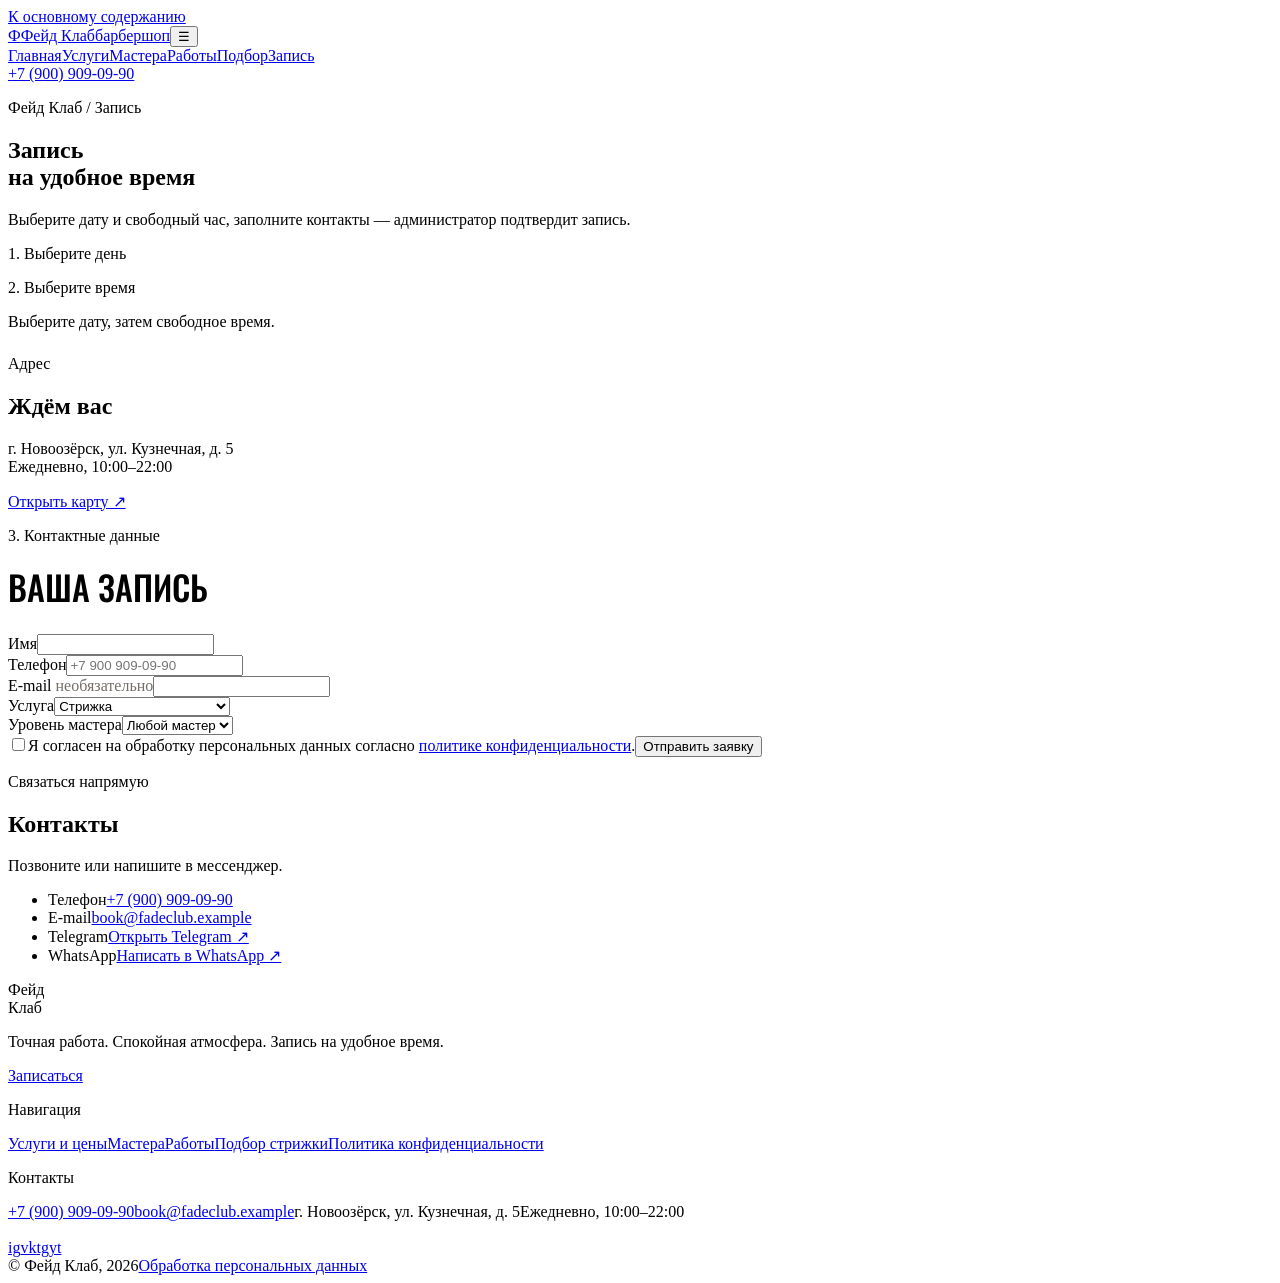
==== contacts.html @ 8d24d2e7 "feat: add generated static pages" ====
<!doctype html><html lang="ru"><head><meta charset="utf-8"><meta name="viewport" content="width=device-width,initial-scale=1"><title>Запись и контакты — Фейд Клаб</title><meta name="description" content="Выберите дату и время в Фейд Клаб. Запись открыта ежедневно с 10:00 до 22:00."><meta name="theme-color" content="#141414"><meta property="og:type" content="website"><meta property="og:locale" content="ru_RU"><meta property="og:title" content="Запись и контакты — Фейд Клаб"><meta property="og:description" content="Выберите дату и время в Фейд Клаб. Запись открыта ежедневно с 10:00 до 22:00."><meta property="og:image" content="img/og-card.jpg"><meta name="twitter:card" content="summary_large_image"><link rel="icon" href="favicon.svg" type="image/svg+xml"><link rel="preconnect" href="https://fonts.googleapis.com"><link rel="preconnect" href="https://fonts.gstatic.com" crossorigin><link href="https://fonts.googleapis.com/css2?family=Inter:wght@400;500;600;700&family=Oswald:wght@400;500;600;700&display=swap" rel="stylesheet"><link rel="stylesheet" href="css/style.css"><script src="js/analytics.js" defer></script></head><body><a class="skip-link" href="#main">К основному содержанию</a><header class="site-header"><div class="container nav"><a class="brand" href="index.html" aria-label="Фейд Клаб — главная"><span class="brand-mark">Ф</span><span><span class="brand-name">Фейд Клаб</span><span class="brand-sub">барбершоп</span></span></a><button class="menu-toggle" type="button" aria-expanded="false" aria-label="Открыть меню">☰</button><nav class="nav-links" aria-label="Основная навигация"><a href="index.html">Главная</a><a href="services.html">Услуги</a><a href="masters.html">Мастера</a><a href="works.html">Работы</a><a href="style-quiz.html">Подбор</a><a href="contacts.html" aria-current="page">Запись</a></nav><a class="header-phone" href="tel:+79009090990">+7 (900) 909-09-90</a></div></header><main id="main"><section class="page-hero"><div class="container"><p class="breadcrumbs">Фейд Клаб / Запись</p><h1>Запись<br>на удобное время</h1><p>Выберите дату и свободный час, заполните контакты — администратор подтвердит запись.</p></div></section><section class="section"><div class="container two-col"><div><div class="slot-picker"><p class="kicker">1. Выберите день</p><div class="date-grid" id="date-grid" aria-label="Ближайшие даты"></div><p class="kicker">2. Выберите время</p><div class="slots" id="slots" aria-label="Свободные слоты"></div><p class="form-status" id="slot-message" aria-live="polite">Выберите дату, затем свободное время.</p></div><div style="margin-top:24px"><p class="kicker">Адрес</p><h2>Ждём вас</h2><p>г. Новоозёрск, ул. Кузнечная, д. 5<br>Ежедневно, 10:00–22:00</p><a class="map-link" href="https://maps.google.com/?q=Новоозёрск+Кузнечная+5" target="_blank" rel="noopener" data-event="map_open" data-map-service="google_maps">Открыть карту ↗</a></div></div><div><form class="form-card" id="booking-form" data-booking-form novalidate><p class="kicker">3. Контактные данные</p><h2 style="font:500 34px Oswald;text-transform:uppercase;margin:0 0 22px">Ваша запись</h2><input type="hidden" name="request_id"><input type="hidden" name="slot"><input type="hidden" name="slot_date"><input type="hidden" name="slot_time"><input type="hidden" name="utm_source"><input type="hidden" name="utm_medium"><input type="hidden" name="utm_campaign"><input type="hidden" name="utm_content"><div class="form-grid"><div class="field full"><label for="name">Имя</label><input id="name" name="name" autocomplete="name" minlength="2" maxlength="60" required><span class="form-error"></span></div><div class="field"><label for="phone">Телефон</label><input id="phone" name="phone" type="tel" autocomplete="tel" placeholder="+7 900 909-09-90" required><span class="form-error"></span></div><div class="field"><label for="email">E-mail <span style="font-weight:400;color:#746e66">необязательно</span></label><input id="email" name="email" type="email" autocomplete="email"><span class="form-error"></span></div><div class="field"><label for="service">Услуга</label><select id="service" name="service" required><option value="haircut">Стрижка</option><option value="beard">Моделирование бороды</option><option value="combo">Стрижка + борода</option><option value="kids">Детская стрижка</option><option value="father_son">Отец + сын</option><option value="camouflage">Камуфляж седины</option><option value="gift_card">Подарочный сертификат</option></select><span class="form-error"></span></div><div class="field"><label for="master-level">Уровень мастера</label><select id="master-level" name="master_level"><option value="any">Любой мастер</option><option value="barber">Барбер</option><option value="top">Топ-барбер</option><option value="brand">Бренд-барбер</option></select><span class="form-error"></span></div></div><label class="consent"><input type="checkbox" name="consent" required><span>Я согласен на обработку персональных данных согласно <a href="privacy.html">политике конфиденциальности</a>.</span></label><span class="form-error" data-consent-error></span><button class="btn btn-dark" type="submit">Отправить заявку</button><p class="form-status" aria-live="polite"></p></form></div></div></section><section class="section section-dark"><div class="container"><div class="section-head"><div><p class="kicker">Связаться напрямую</p><h2>Контакты</h2></div><p class="section-intro">Позвоните или напишите в мессенджер.</p></div><ul class="contact-list"><li><span>Телефон</span><a href="tel:+79009090990">+7 (900) 909-09-90</a></li><li><span>E-mail</span><a href="mailto:book@fadeclub.example">book@fadeclub.example</a></li><li><span>Telegram</span><a href="https://t.me/" data-messenger="telegram" target="_blank" rel="noopener">Открыть Telegram ↗</a></li><li><span>WhatsApp</span><a href="https://wa.me/79009090990" data-messenger="whatsapp" target="_blank" rel="noopener">Написать в WhatsApp ↗</a></li></ul></div></section></main><footer class="site-footer"><div class="container"><div class="footer-grid"><div><p class="footer-title">Фейд<br>Клаб</p><p class="footer-copy">Точная работа. Спокойная атмосфера. Запись на удобное время.</p><a href="contacts.html" class="btn btn-outline" data-event="cta_click" data-button-name="footer_booking" data-page-section="footer">Записаться</a></div><div><p class="eyebrow">Навигация</p><div class="footer-links"><a href="services.html">Услуги и цены</a><a href="masters.html">Мастера</a><a href="works.html">Работы</a><a href="style-quiz.html">Подбор стрижки</a><a href="privacy.html">Политика конфиденциальности</a></div></div><div><p class="eyebrow">Контакты</p><div class="footer-links"><a href="tel:+79009090990">+7 (900) 909-09-90</a><a href="mailto:book@fadeclub.example">book@fadeclub.example</a><span>г. Новоозёрск, ул. Кузнечная, д. 5</span><span>Ежедневно, 10:00–22:00</span></div><div class="social-links" style="margin-top:18px"><a href="https://instagram.com/" aria-label="Instagram" data-social="instagram" data-section="footer">ig</a><a href="https://vk.com/" aria-label="ВКонтакте" data-social="vk" data-section="footer">vk</a><a href="https://t.me/" aria-label="Telegram" data-social="telegram" data-section="footer">tg</a><a href="https://youtube.com/" aria-label="YouTube" data-social="youtube" data-section="footer">yt</a></div></div></div><div class="footer-bottom"><span>© Фейд Клаб, 2026</span><span><a href="privacy.html">Обработка персональных данных</a></span></div></div></footer><div class="toast" role="status" aria-live="polite"></div><script>document.querySelector('.menu-toggle')?.addEventListener('click',function(){var n=document.querySelector('.nav-links'),o=this.getAttribute('aria-expanded')==='true';this.setAttribute('aria-expanded',String(!o));n.classList.toggle('open',!o);this.textContent=o?'☰':'×'});</script><script src="js/form.js" defer></script><script src="js/slots.js" defer></script></body></html>
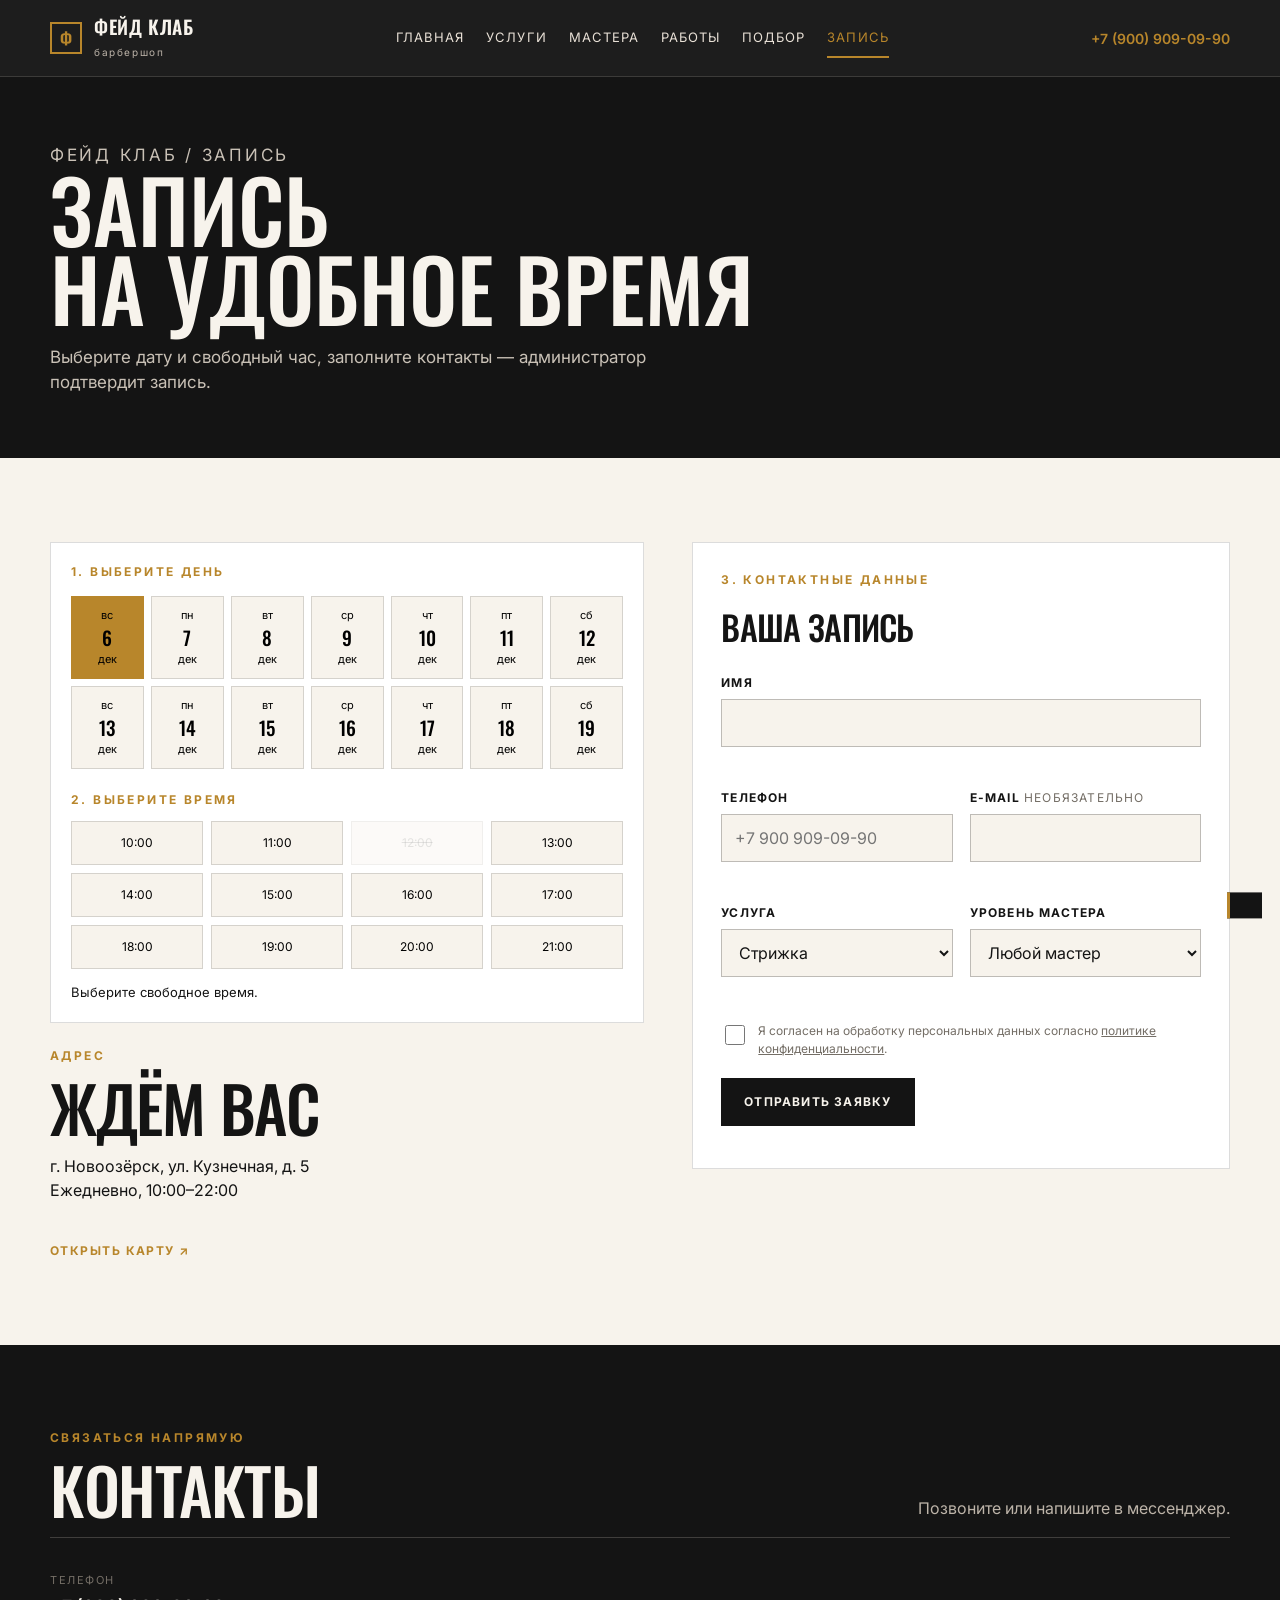
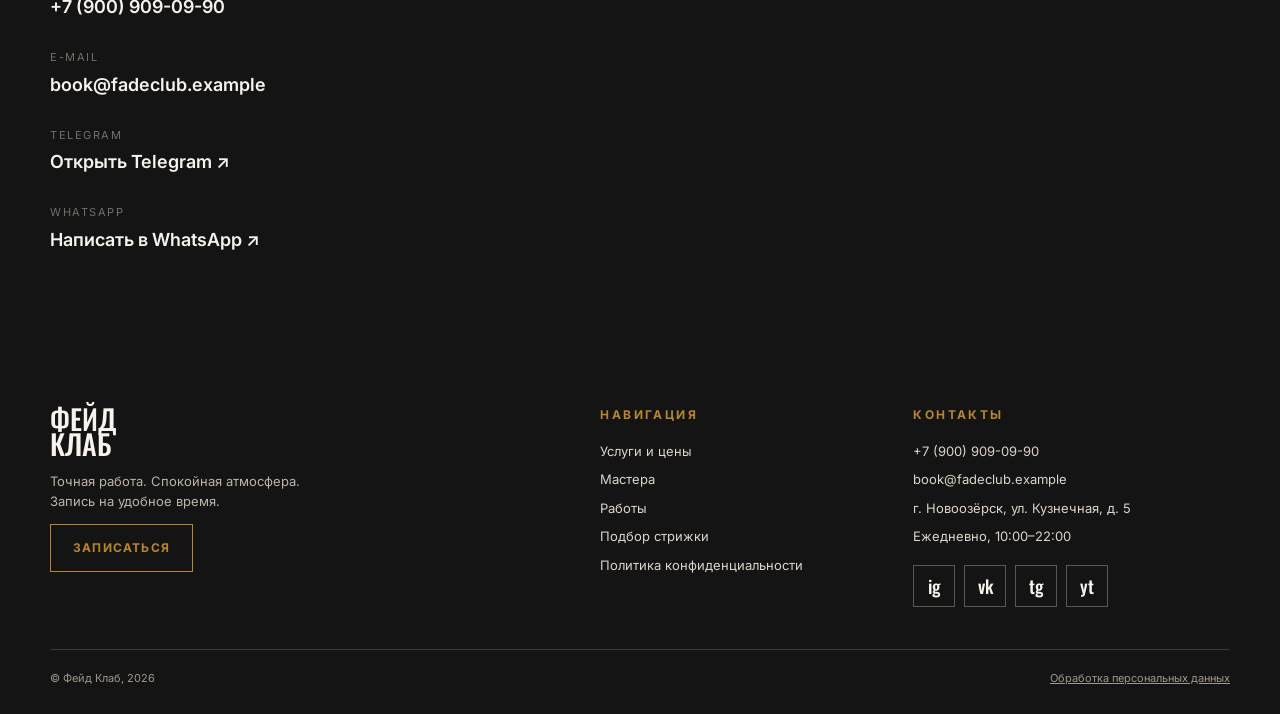
==== commit 45abdabb: "Connect GA4 and booking receiver" ====
--- a/contacts.html
+++ b/contacts.html
@@ -1 +1 @@
-<!doctype html><html lang="ru"><head><meta charset="utf-8"><meta name="viewport" content="width=device-width,initial-scale=1"><title>Запись и контакты — Фейд Клаб</title><meta name="description" content="Выберите дату и время в Фейд Клаб. Запись открыта ежедневно с 10:00 до 22:00."><meta name="theme-color" content="#141414"><meta property="og:type" content="website"><meta property="og:locale" content="ru_RU"><meta property="og:title" content="Запись и контакты — Фейд Клаб"><meta property="og:description" content="Выберите дату и время в Фейд Клаб. Запись открыта ежедневно с 10:00 до 22:00."><meta property="og:image" content="img/og-card.jpg"><meta name="twitter:card" content="summary_large_image"><link rel="icon" href="favicon.svg" type="image/svg+xml"><link rel="preconnect" href="https://fonts.googleapis.com"><link rel="preconnect" href="https://fonts.gstatic.com" crossorigin><link href="https://fonts.googleapis.com/css2?family=Inter:wght@400;500;600;700&family=Oswald:wght@400;500;600;700&display=swap" rel="stylesheet"><link rel="stylesheet" href="css/style.css"><script src="js/analytics.js" defer></script></head><body><a class="skip-link" href="#main">К основному содержанию</a><header class="site-header"><div class="container nav"><a class="brand" href="index.html" aria-label="Фейд Клаб — главная"><span class="brand-mark">Ф</span><span><span class="brand-name">Фейд Клаб</span><span class="brand-sub">барбершоп</span></span></a><button class="menu-toggle" type="button" aria-expanded="false" aria-label="Открыть меню">☰</button><nav class="nav-links" aria-label="Основная навигация"><a href="index.html">Главная</a><a href="services.html">Услуги</a><a href="masters.html">Мастера</a><a href="works.html">Работы</a><a href="style-quiz.html">Подбор</a><a href="contacts.html" aria-current="page">Запись</a></nav><a class="header-phone" href="tel:+79009090990">+7 (900) 909-09-90</a></div></header><main id="main"><section class="page-hero"><div class="container"><p class="breadcrumbs">Фейд Клаб / Запись</p><h1>Запись<br>на удобное время</h1><p>Выберите дату и свободный час, заполните контакты — администратор подтвердит запись.</p></div></section><section class="section"><div class="container two-col"><div><div class="slot-picker"><p class="kicker">1. Выберите день</p><div class="date-grid" id="date-grid" aria-label="Ближайшие даты"></div><p class="kicker">2. Выберите время</p><div class="slots" id="slots" aria-label="Свободные слоты"></div><p class="form-status" id="slot-message" aria-live="polite">Выберите дату, затем свободное время.</p></div><div style="margin-top:24px"><p class="kicker">Адрес</p><h2>Ждём вас</h2><p>г. Новоозёрск, ул. Кузнечная, д. 5<br>Ежедневно, 10:00–22:00</p><a class="map-link" href="https://maps.google.com/?q=Новоозёрск+Кузнечная+5" target="_blank" rel="noopener" data-event="map_open" data-map-service="google_maps">Открыть карту ↗</a></div></div><div><form class="form-card" id="booking-form" data-booking-form novalidate><p class="kicker">3. Контактные данные</p><h2 style="font:500 34px Oswald;text-transform:uppercase;margin:0 0 22px">Ваша запись</h2><input type="hidden" name="request_id"><input type="hidden" name="slot"><input type="hidden" name="slot_date"><input type="hidden" name="slot_time"><input type="hidden" name="utm_source"><input type="hidden" name="utm_medium"><input type="hidden" name="utm_campaign"><input type="hidden" name="utm_content"><div class="form-grid"><div class="field full"><label for="name">Имя</label><input id="name" name="name" autocomplete="name" minlength="2" maxlength="60" required><span class="form-error"></span></div><div class="field"><label for="phone">Телефон</label><input id="phone" name="phone" type="tel" autocomplete="tel" placeholder="+7 900 909-09-90" required><span class="form-error"></span></div><div class="field"><label for="email">E-mail <span style="font-weight:400;color:#746e66">необязательно</span></label><input id="email" name="email" type="email" autocomplete="email"><span class="form-error"></span></div><div class="field"><label for="service">Услуга</label><select id="service" name="service" required><option value="haircut">Стрижка</option><option value="beard">Моделирование бороды</option><option value="combo">Стрижка + борода</option><option value="kids">Детская стрижка</option><option value="father_son">Отец + сын</option><option value="camouflage">Камуфляж седины</option><option value="gift_card">Подарочный сертификат</option></select><span class="form-error"></span></div><div class="field"><label for="master-level">Уровень мастера</label><select id="master-level" name="master_level"><option value="any">Любой мастер</option><option value="barber">Барбер</option><option value="top">Топ-барбер</option><option value="brand">Бренд-барбер</option></select><span class="form-error"></span></div></div><label class="consent"><input type="checkbox" name="consent" required><span>Я согласен на обработку персональных данных согласно <a href="privacy.html">политике конфиденциальности</a>.</span></label><span class="form-error" data-consent-error></span><button class="btn btn-dark" type="submit">Отправить заявку</button><p class="form-status" aria-live="polite"></p></form></div></div></section><section class="section section-dark"><div class="container"><div class="section-head"><div><p class="kicker">Связаться напрямую</p><h2>Контакты</h2></div><p class="section-intro">Позвоните или напишите в мессенджер.</p></div><ul class="contact-list"><li><span>Телефон</span><a href="tel:+79009090990">+7 (900) 909-09-90</a></li><li><span>E-mail</span><a href="mailto:book@fadeclub.example">book@fadeclub.example</a></li><li><span>Telegram</span><a href="https://t.me/" data-messenger="telegram" target="_blank" rel="noopener">Открыть Telegram ↗</a></li><li><span>WhatsApp</span><a href="https://wa.me/79009090990" data-messenger="whatsapp" target="_blank" rel="noopener">Написать в WhatsApp ↗</a></li></ul></div></section></main><footer class="site-footer"><div class="container"><div class="footer-grid"><div><p class="footer-title">Фейд<br>Клаб</p><p class="footer-copy">Точная работа. Спокойная атмосфера. Запись на удобное время.</p><a href="contacts.html" class="btn btn-outline" data-event="cta_click" data-button-name="footer_booking" data-page-section="footer">Записаться</a></div><div><p class="eyebrow">Навигация</p><div class="footer-links"><a href="services.html">Услуги и цены</a><a href="masters.html">Мастера</a><a href="works.html">Работы</a><a href="style-quiz.html">Подбор стрижки</a><a href="privacy.html">Политика конфиденциальности</a></div></div><div><p class="eyebrow">Контакты</p><div class="footer-links"><a href="tel:+79009090990">+7 (900) 909-09-90</a><a href="mailto:book@fadeclub.example">book@fadeclub.example</a><span>г. Новоозёрск, ул. Кузнечная, д. 5</span><span>Ежедневно, 10:00–22:00</span></div><div class="social-links" style="margin-top:18px"><a href="https://instagram.com/" aria-label="Instagram" data-social="instagram" data-section="footer">ig</a><a href="https://vk.com/" aria-label="ВКонтакте" data-social="vk" data-section="footer">vk</a><a href="https://t.me/" aria-label="Telegram" data-social="telegram" data-section="footer">tg</a><a href="https://youtube.com/" aria-label="YouTube" data-social="youtube" data-section="footer">yt</a></div></div></div><div class="footer-bottom"><span>© Фейд Клаб, 2026</span><span><a href="privacy.html">Обработка персональных данных</a></span></div></div></footer><div class="toast" role="status" aria-live="polite"></div><script>document.querySelector('.menu-toggle')?.addEventListener('click',function(){var n=document.querySelector('.nav-links'),o=this.getAttribute('aria-expanded')==='true';this.setAttribute('aria-expanded',String(!o));n.classList.toggle('open',!o);this.textContent=o?'☰':'×'});</script><script src="js/form.js" defer></script><script src="js/slots.js" defer></script></body></html>+<!doctype html><html lang="ru"><head><meta charset="utf-8"><meta name="viewport" content="width=device-width,initial-scale=1"><title>Запись и контакты — Фейд Клаб</title><meta name="description" content="Выберите дату и время в Фейд Клаб. Запись открыта ежедневно с 10:00 до 22:00."><meta name="theme-color" content="#141414"><meta property="og:type" content="website"><meta property="og:locale" content="ru_RU"><meta property="og:title" content="Запись и контакты — Фейд Клаб"><meta property="og:description" content="Выберите дату и время в Фейд Клаб. Запись открыта ежедневно с 10:00 до 22:00."><meta property="og:image" content="img/og-card.jpg"><meta name="twitter:card" content="summary_large_image"><link rel="icon" href="favicon.svg" type="image/svg+xml"><link rel="preconnect" href="https://fonts.googleapis.com"><link rel="preconnect" href="https://fonts.gstatic.com" crossorigin><link href="https://fonts.googleapis.com/css2?family=Inter:wght@400;500;600;700&family=Oswald:wght@400;500;600;700&display=swap" rel="stylesheet"><link rel="stylesheet" href="css/style.css"><script src="js/analytics.js" defer></script></head><body><a class="skip-link" href="#main">К основному содержанию</a><header class="site-header"><div class="container nav"><a class="brand" href="index.html" aria-label="Фейд Клаб — главная"><span class="brand-mark">Ф</span><span><span class="brand-name">Фейд Клаб</span><span class="brand-sub">барбершоп</span></span></a><button class="menu-toggle" type="button" aria-expanded="false" aria-label="Открыть меню">☰</button><nav class="nav-links" aria-label="Основная навигация"><a href="index.html">Главная</a><a href="services.html">Услуги</a><a href="masters.html">Мастера</a><a href="works.html">Работы</a><a href="style-quiz.html">Подбор</a><a href="contacts.html" aria-current="page">Запись</a></nav><a class="header-phone" href="tel:+79009090990">+7 (900) 909-09-90</a></div></header><main id="main"><section class="page-hero"><div class="container"><p class="breadcrumbs">Фейд Клаб / Запись</p><h1>Запись<br>на удобное время</h1><p>Выберите дату и свободный час, заполните контакты — администратор подтвердит запись.</p></div></section><section class="section"><div class="container two-col"><div><div class="slot-picker"><p class="kicker">1. Выберите день</p><div class="date-grid" id="date-grid" aria-label="Ближайшие даты"></div><p class="kicker">2. Выберите время</p><div class="slots" id="slots" aria-label="Свободные слоты"></div><p class="form-status" id="slot-message" aria-live="polite">Выберите дату, затем свободное время.</p></div><div style="margin-top:24px"><p class="kicker">Адрес</p><h2>Ждём вас</h2><p>г. Новоозёрск, ул. Кузнечная, д. 5<br>Ежедневно, 10:00–22:00</p><a class="map-link" href="https://maps.google.com/?q=Новоозёрск+Кузнечная+5" target="_blank" rel="noopener" data-event="map_open" data-map-service="google_maps">Открыть карту ↗</a></div></div><div><form class="form-card" id="booking-form" data-booking-form novalidate><p class="kicker">3. Контактные данные</p><h2 style="font:500 34px Oswald;text-transform:uppercase;margin:0 0 22px">Ваша запись</h2><input type="hidden" name="request_id"><input type="hidden" name="slot"><input type="hidden" name="slot_date"><input type="hidden" name="slot_time"><input type="hidden" name="utm_source"><input type="hidden" name="utm_medium"><input type="hidden" name="utm_campaign"><input type="hidden" name="utm_content"><input type="text" name="fax_number" tabindex="-1" autocomplete="off" aria-hidden="true" style="position:absolute;left:-10000px;width:1px;height:1px"><div class="form-grid"><div class="field full"><label for="name">Имя</label><input id="name" name="name" autocomplete="name" minlength="2" maxlength="60" required><span class="form-error"></span></div><div class="field"><label for="phone">Телефон</label><input id="phone" name="phone" type="tel" autocomplete="tel" placeholder="+7 900 909-09-90" required><span class="form-error"></span></div><div class="field"><label for="email">E-mail <span style="font-weight:400;color:#746e66">необязательно</span></label><input id="email" name="email" type="email" autocomplete="email"><span class="form-error"></span></div><div class="field"><label for="service">Услуга</label><select id="service" name="service" required><option value="haircut">Стрижка</option><option value="beard">Моделирование бороды</option><option value="combo">Стрижка + борода</option><option value="kids">Детская стрижка</option><option value="father_son">Отец + сын</option><option value="camouflage">Камуфляж седины</option><option value="gift_card">Подарочный сертификат</option></select><span class="form-error"></span></div><div class="field"><label for="master-level">Уровень мастера</label><select id="master-level" name="master_level"><option value="any">Любой мастер</option><option value="barber">Барбер</option><option value="top">Топ-барбер</option><option value="brand">Бренд-барбер</option></select><span class="form-error"></span></div></div><label class="consent"><input type="checkbox" name="consent" required><span>Я согласен на обработку персональных данных согласно <a href="privacy.html">политике конфиденциальности</a>.</span></label><span class="form-error" data-consent-error></span><button class="btn btn-dark" type="submit">Отправить заявку</button><p class="form-status" aria-live="polite"></p></form></div></div></section><section class="section section-dark"><div class="container"><div class="section-head"><div><p class="kicker">Связаться напрямую</p><h2>Контакты</h2></div><p class="section-intro">Позвоните или напишите в мессенджер.</p></div><ul class="contact-list"><li><span>Телефон</span><a href="tel:+79009090990">+7 (900) 909-09-90</a></li><li><span>E-mail</span><a href="mailto:book@fadeclub.example">book@fadeclub.example</a></li><li><span>Telegram</span><a href="https://t.me/" data-messenger="telegram" target="_blank" rel="noopener">Открыть Telegram ↗</a></li><li><span>WhatsApp</span><a href="https://wa.me/79009090990" data-messenger="whatsapp" target="_blank" rel="noopener">Написать в WhatsApp ↗</a></li></ul></div></section></main><footer class="site-footer"><div class="container"><div class="footer-grid"><div><p class="footer-title">Фейд<br>Клаб</p><p class="footer-copy">Точная работа. Спокойная атмосфера. Запись на удобное время.</p><a href="contacts.html" class="btn btn-outline" data-event="cta_click" data-button-name="footer_booking" data-page-section="footer">Записаться</a></div><div><p class="eyebrow">Навигация</p><div class="footer-links"><a href="services.html">Услуги и цены</a><a href="masters.html">Мастера</a><a href="works.html">Работы</a><a href="style-quiz.html">Подбор стрижки</a><a href="privacy.html">Политика конфиденциальности</a></div></div><div><p class="eyebrow">Контакты</p><div class="footer-links"><a href="tel:+79009090990">+7 (900) 909-09-90</a><a href="mailto:book@fadeclub.example">book@fadeclub.example</a><span>г. Новоозёрск, ул. Кузнечная, д. 5</span><span>Ежедневно, 10:00–22:00</span></div><div class="social-links" style="margin-top:18px"><a href="https://instagram.com/" aria-label="Instagram" data-social="instagram" data-section="footer">ig</a><a href="https://vk.com/" aria-label="ВКонтакте" data-social="vk" data-section="footer">vk</a><a href="https://t.me/" aria-label="Telegram" data-social="telegram" data-section="footer">tg</a><a href="https://youtube.com/" aria-label="YouTube" data-social="youtube" data-section="footer">yt</a></div></div></div><div class="footer-bottom"><span>© Фейд Клаб, 2026</span><span><a href="privacy.html">Обработка персональных данных</a></span></div></div></footer><div class="toast" role="status" aria-live="polite"></div><script>document.querySelector('.menu-toggle')?.addEventListener('click',function(){var n=document.querySelector('.nav-links'),o=this.getAttribute('aria-expanded')==='true';this.setAttribute('aria-expanded',String(!o));n.classList.toggle('open',!o);this.textContent=o?'☰':'×'});</script><script src="js/config.js" defer></script><script src="js/form.js" defer></script><script src="js/slots.js" defer></script></body></html>
--- a/css/style.css
+++ b/css/style.css
@@ -0,0 +1,22 @@
+﻿:root{--ink:#141414;--brass:#B8862B;--sand:#EDE6DA;--paper:#f7f3ec;--muted:#746e66;--line:rgba(20,20,20,.15);--max:1180px;--radius:2px}
+*{box-sizing:border-box}html{scroll-behavior:smooth}body{margin:0;background:var(--paper);color:var(--ink);font-family:Inter,system-ui,-apple-system,BlinkMacSystemFont,"Segoe UI",sans-serif;line-height:1.5}a{color:inherit;text-decoration:none}img{max-width:100%;display:block}button,input,select,textarea{font:inherit}button{cursor:pointer}::selection{background:var(--brass);color:var(--paper)}
+.container{width:min(calc(100% - 40px),var(--max));margin-inline:auto}.skip-link{position:absolute;left:-9999px}.skip-link:focus{left:16px;top:16px;background:var(--brass);padding:12px;z-index:20}
+.site-header{position:sticky;top:0;z-index:10;background:rgba(20,20,20,.96);color:var(--paper);border-bottom:1px solid rgba(237,230,218,.15);backdrop-filter:blur(8px)}.nav{min-height:76px;display:flex;align-items:center;justify-content:space-between;gap:28px}.brand{display:flex;align-items:center;gap:12px;letter-spacing:.04em}.brand-mark{width:32px;height:32px;border:2px solid var(--brass);display:grid;place-items:center;font:700 16px/1 Oswald,Impact,sans-serif;color:var(--brass)}.brand-name{font:600 19px/1 Oswald,Impact,sans-serif;text-transform:uppercase}.brand-sub{display:block;color:#bdb4a9;font-size:10px;letter-spacing:.16em;margin-top:4px}.nav-links{display:flex;align-items:center;gap:22px;font-size:13px;text-transform:uppercase;letter-spacing:.08em}.nav-links a{padding:10px 0;color:#e8e0d6;position:relative}.nav-links a:hover,.nav-links a[aria-current=page]{color:var(--brass)}.nav-links a[aria-current=page]::after{content:"";position:absolute;bottom:0;left:0;right:0;height:2px;background:var(--brass)}.header-phone{white-space:nowrap;color:var(--brass);font-weight:600;font-size:14px}.menu-toggle{display:none;background:none;border:1px solid rgba(237,230,218,.35);color:var(--paper);min-width:44px;min-height:44px}
+main{min-height:60vh}.hero{background:var(--ink);color:var(--paper);padding:90px 0 84px;position:relative;overflow:hidden}.hero::after{content:"";position:absolute;width:460px;height:460px;border:1px solid rgba(184,134,43,.35);border-radius:50%;right:-140px;top:-140px}.hero-grid{display:grid;grid-template-columns:1.2fr .8fr;gap:70px;align-items:end}.eyebrow{font-size:12px;text-transform:uppercase;letter-spacing:.2em;color:var(--brass);font-weight:700;margin:0 0 18px}.hero h1{font:500 clamp(48px,8vw,102px)/.92 Oswald,Impact,sans-serif;letter-spacing:-.025em;text-transform:uppercase;max-width:800px;margin:0 0 28px}.hero h1 em{font-style:normal;color:var(--brass)}.hero-copy{font-size:18px;color:#d7d0c7;max-width:520px;margin:0 0 34px}.hero-aside{border-top:1px solid rgba(237,230,218,.3);padding-top:18px}.hero-aside strong{font:500 58px/.95 Oswald,sans-serif;color:var(--brass);display:block}.hero-aside span{font-size:13px;color:#bdb4a9;text-transform:uppercase;letter-spacing:.15em}
+.btn{display:inline-flex;align-items:center;justify-content:center;gap:9px;min-height:48px;padding:0 22px;border:1px solid var(--brass);background:var(--brass);color:var(--ink);text-transform:uppercase;letter-spacing:.1em;font-size:12px;font-weight:700;transition:transform .2s,background .2s,color .2s}.btn:hover{transform:translateY(-2px);background:#d09b34}.btn-outline{background:transparent;color:var(--brass)}.btn-outline:hover{color:var(--ink);background:var(--brass)}.btn-dark{background:var(--ink);border-color:var(--ink);color:var(--paper)}
+.section{padding:84px 0}.section-dark{background:var(--ink);color:var(--paper)}.section-head{display:flex;justify-content:space-between;align-items:end;gap:20px;margin-bottom:34px;border-bottom:1px solid var(--line);padding-bottom:17px}.section-dark .section-head{border-color:rgba(237,230,218,.2)}.section h2{font:500 clamp(36px,5vw,64px)/.95 Oswald,Impact,sans-serif;text-transform:uppercase;letter-spacing:-.02em;margin:0}.section-intro{color:var(--muted);max-width:520px;margin:0}.section-dark .section-intro{color:#bdb4a9}.kicker{font-size:12px;text-transform:uppercase;letter-spacing:.2em;color:var(--brass);font-weight:700;margin:0 0 12px}
+.grid{display:grid;gap:18px}.services-grid{grid-template-columns:repeat(3,1fr)}.masters-grid{grid-template-columns:repeat(4,1fr)}.works-grid{grid-template-columns:repeat(4,1fr)}.card{background:#fff;border:1px solid var(--line);padding:22px;display:flex;flex-direction:column;min-height:190px}.card-dark{background:#1d1d1d;border-color:rgba(237,230,218,.16)}.card h3{font:500 25px/.95 Oswald,sans-serif;text-transform:uppercase;margin:0 0 14px}.card p{color:var(--muted);margin:0 0 16px;font-size:14px}.card-dark p{color:#bdb4a9}.price{font:600 22px/1 Oswald;color:var(--brass);margin-top:auto}.price small{font:400 12px Inter;color:var(--muted);font-family:Inter}.card-link{margin-top:18px;color:var(--brass);text-transform:uppercase;font-size:11px;letter-spacing:.12em;font-weight:700}
+.master-card{padding:0;overflow:hidden}.master-card img{aspect-ratio:4/5;object-fit:cover;filter:saturate(.72)}.master-body{padding:18px}.master-body h3{margin-bottom:7px}.master-body .meta{font-size:12px;color:var(--muted);margin:0}.master-body .level{color:var(--brass);font-size:11px;letter-spacing:.14em;text-transform:uppercase;font-weight:700;margin:0 0 8px}
+.work-card{position:relative;overflow:hidden;padding:0;min-height:0;aspect-ratio:1}.work-card img{width:100%;height:100%;object-fit:cover;filter:grayscale(.7) contrast(1.06);transition:transform .5s,filter .4s}.work-card:hover img{transform:scale(1.06);filter:grayscale(0)}.work-label{position:absolute;left:12px;bottom:10px;color:#fff;background:rgba(20,20,20,.78);padding:6px 8px;font-size:10px;text-transform:uppercase;letter-spacing:.13em}
+.filter-row{display:flex;gap:8px;flex-wrap:wrap;margin:0 0 28px}.filter-btn{min-height:44px;padding:0 15px;border:1px solid var(--line);background:transparent;text-transform:uppercase;letter-spacing:.12em;font-size:11px}.filter-btn[aria-pressed=true],.filter-btn:hover{background:var(--ink);color:var(--paper);border-color:var(--ink)}.section-dark .filter-btn{color:var(--paper);border-color:rgba(237,230,218,.26)}.section-dark .filter-btn[aria-pressed=true],.section-dark .filter-btn:hover{background:var(--brass);color:var(--ink);border-color:var(--brass)}
+.promo{background:var(--brass);padding:40px}.promo h2{font-size:42px;max-width:680px}.promo p{max-width:560px;margin:14px 0 24px}.gift-grid{display:grid;grid-template-columns:repeat(3,1fr);gap:12px}.gift-card{border:1px solid rgba(20,20,20,.25);padding:20px;background:rgba(255,255,255,.16);display:flex;align-items:center;justify-content:space-between;gap:10px}.gift-card strong{font:500 40px/1 Oswald}.gift-card span{font-size:12px;display:block;text-align:right}
+.page-hero{background:var(--ink);color:var(--paper);padding:66px 0 62px}.page-hero h1{font:500 clamp(44px,7vw,86px)/.92 Oswald;text-transform:uppercase;margin:0 0 18px}.page-hero p{max-width:640px;color:#c9c1b6;margin:0;font-size:17px}.breadcrumbs{font-size:11px;text-transform:uppercase;letter-spacing:.16em;color:var(--brass);margin-bottom:16px}.price-table{width:100%;border-collapse:collapse;background:#fff;font-size:14px}.price-table th,.price-table td{text-align:left;padding:15px 14px;border-bottom:1px solid var(--line);vertical-align:top}.price-table th{background:var(--ink);color:var(--paper);font:500 18px Oswald;text-transform:uppercase}.price-table td strong{font-family:Oswald;font-size:20px;color:var(--brass);font-weight:500}.price-table tr:last-child td{border-bottom:0}.table-wrap{overflow-x:auto}
+.two-col{display:grid;grid-template-columns:1.05fr .95fr;gap:48px;align-items:start}.form-card{background:#fff;border:1px solid var(--line);padding:28px}.form-grid{display:grid;grid-template-columns:1fr 1fr;gap:17px}.field{display:flex;flex-direction:column;gap:7px}.field.full{grid-column:1/-1}.field label{font-size:12px;text-transform:uppercase;letter-spacing:.1em;font-weight:700}.field input,.field select,.field textarea{width:100%;min-height:48px;border:1px solid rgba(20,20,20,.25);background:var(--paper);padding:11px 13px;color:var(--ink)}.field textarea{min-height:100px;resize:vertical}.field input:focus,.field select:focus,.field textarea:focus{outline:2px solid var(--brass);outline-offset:1px}.consent{display:flex;align-items:flex-start;gap:10px;font-size:12px;color:var(--muted);margin:20px 0}.consent input{width:20px;height:20px;accent-color:var(--brass);flex:none}.consent a{text-decoration:underline}.form-error{font-size:12px;color:#9b2525;min-height:18px}.form-status{margin:14px 0 0;font-size:13px}.slot-picker{border:1px solid var(--line);background:#fff;padding:20px}.date-grid{display:grid;grid-template-columns:repeat(7,1fr);gap:7px;margin:15px 0 22px}.date-btn{border:1px solid var(--line);background:var(--paper);padding:10px 4px;min-height:56px;font-size:11px}.date-btn strong{display:block;font:500 19px Oswald}.date-btn[aria-pressed=true]{background:var(--brass);border-color:var(--brass)}.date-btn:disabled{opacity:.4;cursor:not-allowed}.slots{display:grid;grid-template-columns:repeat(4,1fr);gap:8px}.slot-btn{min-height:44px;border:1px solid var(--line);background:var(--paper);font-size:12px}.slot-btn[aria-pressed=true]{background:var(--ink);color:#fff;border-color:var(--ink)}.slot-btn:disabled{opacity:.35;text-decoration:line-through;cursor:not-allowed}.contact-list{list-style:none;padding:0;margin:0;display:grid;gap:14px}.contact-list li{border-bottom:1px solid var(--line);padding:0 0 14px}.contact-list span{display:block;font-size:11px;text-transform:uppercase;letter-spacing:.14em;color:var(--muted);margin-bottom:5px}.contact-list a{font-size:18px;font-weight:600}.map-link{display:inline-flex;margin-top:24px;text-transform:uppercase;letter-spacing:.12em;font-size:12px;color:var(--brass);font-weight:700}
+.quiz{max-width:760px}.quiz-step{display:none}.quiz-step.active{display:block}.quiz-progress{height:4px;background:rgba(20,20,20,.15);margin:0 0 26px}.quiz-progress span{display:block;height:100%;background:var(--brass);width:25%;transition:width .3s}.quiz-options{display:grid;grid-template-columns:repeat(2,1fr);gap:10px;margin:24px 0}.quiz-option{background:#fff;border:1px solid var(--line);padding:20px;text-align:left;min-height:70px}.quiz-option.selected{border-color:var(--brass);box-shadow:inset 0 0 0 2px var(--brass)}.recommendations{display:none;margin-top:38px}.recommendations.show{display:block}.recommend-grid{display:grid;grid-template-columns:repeat(3,1fr);gap:14px}.recommend-card{background:#fff;border:1px solid var(--line);overflow:hidden}.recommend-card img{aspect-ratio:4/3;object-fit:cover}.recommend-card div{padding:14px}.promo-code{display:inline-flex;align-items:center;gap:9px;border:1px dashed var(--brass);padding:9px 12px;font:600 18px Oswald;color:var(--brass);margin:14px 0}.copy-btn{min-height:44px;padding:0 8px;border:0;background:none;color:var(--brass);text-transform:uppercase;font-size:10px;letter-spacing:.1em;font-weight:700}
+.thanks{padding:100px 0;text-align:center}.thanks-card{max-width:700px;margin:0 auto;background:#fff;border:1px solid var(--line);padding:54px 28px}.thanks-card h1{font:500 64px/.9 Oswald;margin:0 0 18px;text-transform:uppercase}.request-number{font:500 28px Oswald;color:var(--brass)}.thanks-meta{display:flex;justify-content:center;gap:22px;flex-wrap:wrap;margin:24px 0;font-size:16px}.thanks-actions{display:flex;justify-content:center;flex-wrap:wrap;gap:10px;margin-top:28px}
+.prose{max-width:820px}.prose h2{font-size:32px;margin:35px 0 12px}.prose h2:first-child{margin-top:0}.prose p,.prose li{color:#413d38}.prose ul{padding-left:20px}.not-found{text-align:center;padding:120px 0}.not-found h1{font:500 120px/.8 Oswald;color:var(--brass);margin:0}.not-found p{font-size:20px}
+.site-footer{background:var(--ink);color:var(--paper);padding:54px 0 28px}.footer-grid{display:grid;grid-template-columns:1.3fr .7fr .8fr;gap:36px;padding-bottom:42px;border-bottom:1px solid rgba(237,230,218,.18)}.footer-title{font:500 28px/.9 Oswald;text-transform:uppercase;margin:0 0 16px}.footer-copy{color:#bdb4a9;font-size:13px;max-width:290px}.footer-links{display:grid;gap:9px;font-size:13px;color:#ddd4ca}.footer-links a:hover{color:var(--brass)}.social-links{display:flex;gap:9px;flex-wrap:wrap}.social-links a{width:42px;height:42px;border:1px solid rgba(237,230,218,.32);display:grid;place-items:center;font:500 18px Oswald}.footer-bottom{display:flex;justify-content:space-between;gap:20px;padding-top:20px;color:#9f978d;font-size:11px}.footer-bottom a{text-decoration:underline}.toast{position:fixed;right:18px;bottom:18px;background:var(--ink);color:var(--paper);padding:13px 16px;font-size:13px;z-index:30;border-left:3px solid var(--brass);transform:translateY(140%);transition:transform .25s}.toast.show{transform:translateY(0)}
+@media(max-width:900px){.nav-links{gap:14px;font-size:11px}.header-phone{display:none}.hero-grid,.two-col{grid-template-columns:1fr;gap:35px}.hero{padding:70px 0}.hero-aside{max-width:290px}.services-grid{grid-template-columns:repeat(2,1fr)}.masters-grid{grid-template-columns:repeat(2,1fr)}.works-grid{grid-template-columns:repeat(3,1fr)}.footer-grid{grid-template-columns:1fr 1fr}.footer-grid>div:first-child{grid-column:1/-1}}
+@media(max-width:620px){.container{width:min(calc(100% - 28px),var(--max))}.nav{min-height:64px}.menu-toggle{display:grid;place-items:center}.nav-links{display:none;position:absolute;left:14px;right:14px;top:63px;background:var(--ink);border:1px solid rgba(237,230,218,.2);padding:12px;flex-direction:column;align-items:stretch;gap:0}.nav-links.open{display:flex}.nav-links a{padding:14px 8px;border-bottom:1px solid rgba(237,230,218,.13)}.hero h1{font-size:56px}.hero-copy{font-size:16px}.section{padding:62px 0}.section-head{display:block}.section-head .section-intro{margin-top:14px}.services-grid,.masters-grid{grid-template-columns:1fr}.works-grid{grid-template-columns:repeat(2,1fr)}.gift-grid{grid-template-columns:1fr}.promo{padding:28px 20px}.promo h2{font-size:37px}.form-grid{grid-template-columns:1fr}.field.full{grid-column:auto}.date-grid{grid-template-columns:repeat(4,1fr)}.slots{grid-template-columns:repeat(3,1fr)}.recommend-grid{grid-template-columns:1fr}.footer-grid{grid-template-columns:1fr;gap:28px}.footer-grid>div:first-child{grid-column:auto}.footer-bottom{display:block}.footer-bottom span{display:block;margin-bottom:7px}.thanks{padding:70px 0}.thanks-card h1{font-size:52px}.price-table{font-size:13px}.price-table th,.price-table td{padding:12px 10px}}
+@media(prefers-reduced-motion:reduce){*{scroll-behavior:auto!important;transition:none!important}}
+
